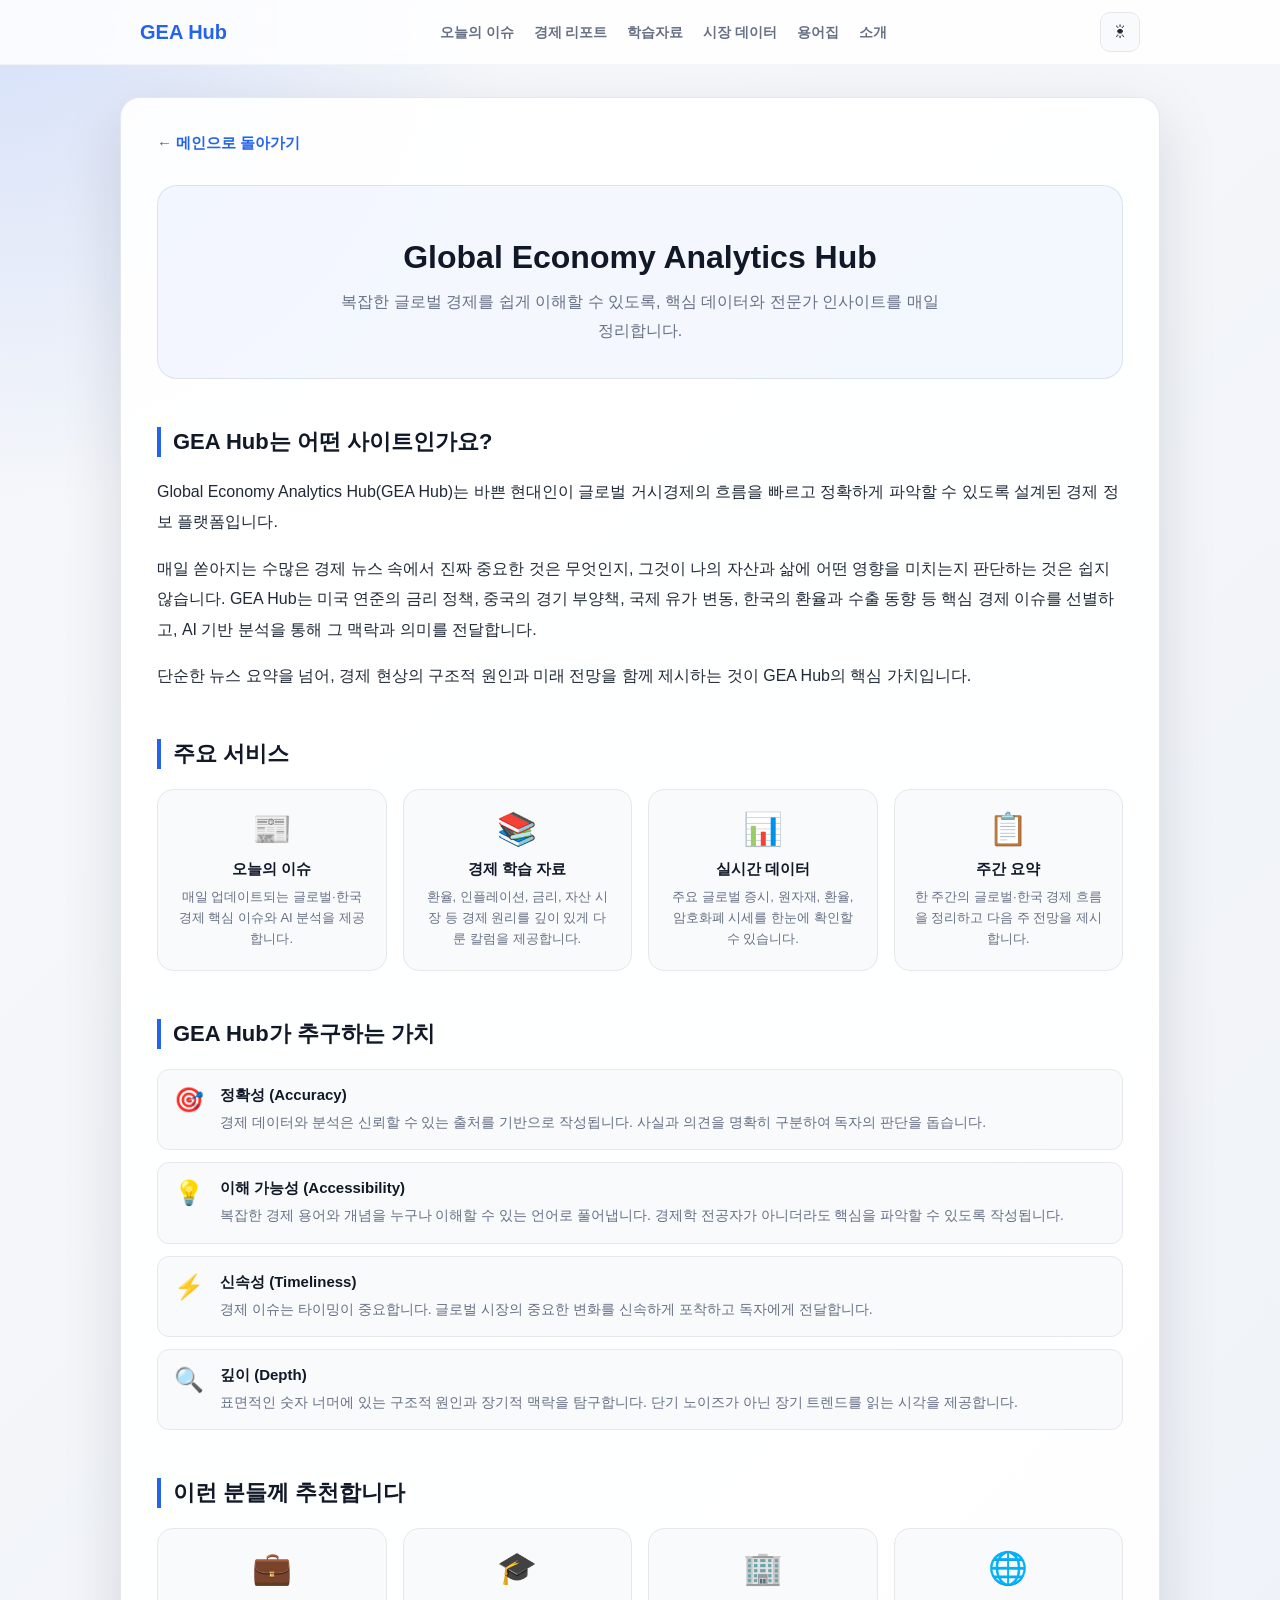
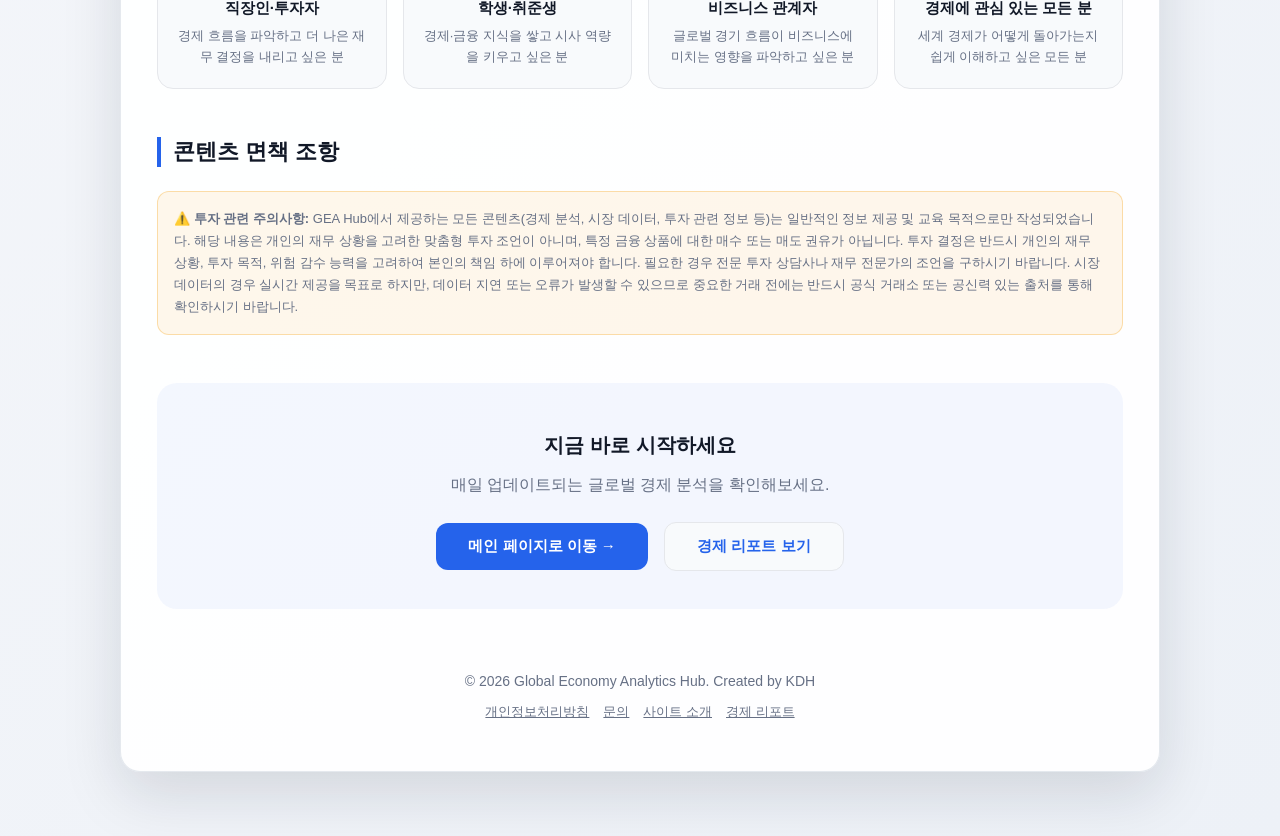
==== about.html @ 2758a3d4 "Expand economy hub content for AdSense review" ====
<!DOCTYPE html>
<html lang="ko">
<head>
  <meta charset="UTF-8">
  <meta name="viewport" content="width=device-width, initial-scale=1.0">
  <title>사이트 소개 - Global Economy Analytics Hub</title>
  <meta name="description" content="Global Economy Analytics Hub는 글로벌 거시경제 데이터와 전문가 인사이트를 분석하는 경제 정보 플랫폼입니다.">
  <meta name="google-adsense-account" content="ca-pub-2318911583209270">
  <script async src="https://pagead2.googlesyndication.com/pagead/js/adsbygoogle.js?client=ca-pub-2318911583209270"
     crossorigin="anonymous"></script>
  <link rel="stylesheet" href="style.css">
  <style>
    .about-section {
      margin-bottom: 48px;
    }
    .about-section h2 {
      font-size: 22px;
      color: var(--text-header);
      margin-bottom: 20px;
      padding-left: 12px;
      border-left: 4px solid var(--accent-color);
    }
    .about-section p {
      font-size: 16px;
      line-height: 1.9;
      color: var(--text-primary);
      margin-bottom: 16px;
    }
    .feature-grid {
      display: grid;
      grid-template-columns: repeat(auto-fit, minmax(200px, 1fr));
      gap: 16px;
      margin-top: 20px;
    }
    .feature-card {
      padding: 20px;
      background: var(--set-bg);
      border: 1px solid var(--set-border);
      border-radius: 16px;
      text-align: center;
    }
    .feature-card .icon {
      font-size: 32px;
      margin-bottom: 12px;
    }
    .feature-card h3 {
      font-size: 15px;
      color: var(--text-header);
      margin: 0 0 8px;
    }
    .feature-card p {
      font-size: 13px;
      color: var(--text-secondary);
      line-height: 1.6;
      margin: 0;
    }
    .about-banner {
      padding: 32px;
      background: var(--ai-bg);
      border-radius: 20px;
      border: 1px solid var(--container-border);
      margin-bottom: 48px;
      text-align: center;
    }
    .about-banner h1 {
      font-size: clamp(22px, 4vw, 32px);
      color: var(--text-header);
      margin-bottom: 12px;
    }
    .about-banner p {
      font-size: 16px;
      color: var(--text-secondary);
      line-height: 1.8;
      max-width: 600px;
      margin: 0 auto;
    }
    .values-list {
      display: grid;
      gap: 12px;
      margin-top: 20px;
    }
    .value-item {
      display: flex;
      gap: 16px;
      align-items: flex-start;
      padding: 16px;
      background: var(--set-bg);
      border-radius: 12px;
      border: 1px solid var(--set-border);
    }
    .value-icon {
      font-size: 24px;
      flex-shrink: 0;
    }
    .value-item h3 {
      font-size: 15px;
      color: var(--text-header);
      margin: 0 0 6px;
    }
    .value-item p {
      font-size: 14px;
      color: var(--text-secondary);
      margin: 0;
      line-height: 1.6;
    }
    .cta-box {
      text-align: center;
      padding: 32px;
      background: var(--ai-bg);
      border-radius: 20px;
      margin-top: 48px;
    }
    .cta-box h2 {
      font-size: 20px;
      color: var(--text-header);
      margin-bottom: 12px;
    }
    .cta-box p {
      color: var(--text-secondary);
      margin-bottom: 20px;
    }
    .cta-btn {
      display: inline-block;
      padding: 14px 32px;
      margin: 6px;
      background: var(--accent-color);
      color: white;
      text-decoration: none;
      border-radius: 12px;
      font-weight: bold;
      font-size: 15px;
      transition: opacity 0.2s;
    }
    .secondary-cta {
      color: var(--accent-color);
      background: var(--set-bg);
      border: 1px solid var(--set-border);
    }
    .cta-btn:hover { opacity: 0.85; }
    .back-link {
      display: inline-flex;
      align-items: center;
      gap: 8px;
      color: var(--accent-color);
      text-decoration: none;
      font-weight: bold;
      font-size: 15px;
      margin-bottom: 32px;
    }
    .back-link:hover { text-decoration: underline; }
    .disclaimer {
      padding: 16px;
      background: rgba(245, 158, 11, 0.08);
      border: 1px solid rgba(245, 158, 11, 0.3);
      border-radius: 12px;
      font-size: 13px;
      color: var(--text-secondary);
      line-height: 1.7;
      margin-top: 24px;
    }
  </style>
</head>

<body>
  <nav class="navbar">
    <div class="nav-container">
      <a href="index.html" class="nav-logo">GEA Hub</a>
      <ul class="nav-links">
        <li><a href="daily.html">오늘의 이슈</a></li>
        <li><a href="articles.html">경제 리포트</a></li>
        <li><a href="learning.html">학습자료</a></li>
        <li><a href="market.html">시장 데이터</a></li>
        <li><a href="glossary.html">용어집</a></li>
        <li><a href="about.html">소개</a></li>
      </ul>
      <button id="modeToggle" class="mode-toggle" aria-label="다크 모드 토글" title="화면 모드 변경">☀</button>
    </div>
  </nav>

  <main class="container">
    <a href="index.html" class="back-link">← 메인으로 돌아가기</a>

    <div class="about-banner">
      <h1>Global Economy Analytics Hub</h1>
      <p>복잡한 글로벌 경제를 쉽게 이해할 수 있도록, 핵심 데이터와 전문가 인사이트를 매일 정리합니다.</p>
    </div>

    <div class="about-section">
      <h2>GEA Hub는 어떤 사이트인가요?</h2>
      <p>
        Global Economy Analytics Hub(GEA Hub)는 바쁜 현대인이 글로벌 거시경제의 흐름을 빠르고 정확하게 파악할 수 있도록 설계된 경제 정보 플랫폼입니다.
      </p>
      <p>
        매일 쏟아지는 수많은 경제 뉴스 속에서 진짜 중요한 것은 무엇인지, 그것이 나의 자산과 삶에 어떤 영향을 미치는지 판단하는 것은 쉽지 않습니다. GEA Hub는 미국 연준의 금리 정책, 중국의 경기 부양책, 국제 유가 변동, 한국의 환율과 수출 동향 등 핵심 경제 이슈를 선별하고, AI 기반 분석을 통해 그 맥락과 의미를 전달합니다.
      </p>
      <p>
        단순한 뉴스 요약을 넘어, 경제 현상의 구조적 원인과 미래 전망을 함께 제시하는 것이 GEA Hub의 핵심 가치입니다.
      </p>
    </div>

    <div class="about-section">
      <h2>주요 서비스</h2>
      <div class="feature-grid">
        <div class="feature-card">
          <div class="icon">📰</div>
          <h3>오늘의 이슈</h3>
          <p>매일 업데이트되는 글로벌·한국 경제 핵심 이슈와 AI 분석을 제공합니다.</p>
        </div>
        <div class="feature-card">
          <div class="icon">📚</div>
          <h3>경제 학습 자료</h3>
          <p>환율, 인플레이션, 금리, 자산 시장 등 경제 원리를 깊이 있게 다룬 칼럼을 제공합니다.</p>
        </div>
        <div class="feature-card">
          <div class="icon">📊</div>
          <h3>실시간 데이터</h3>
          <p>주요 글로벌 증시, 원자재, 환율, 암호화폐 시세를 한눈에 확인할 수 있습니다.</p>
        </div>
        <div class="feature-card">
          <div class="icon">📋</div>
          <h3>주간 요약</h3>
          <p>한 주간의 글로벌·한국 경제 흐름을 정리하고 다음 주 전망을 제시합니다.</p>
        </div>
      </div>
    </div>

    <div class="about-section">
      <h2>GEA Hub가 추구하는 가치</h2>
      <div class="values-list">
        <div class="value-item">
          <div class="value-icon">🎯</div>
          <div>
            <h3>정확성 (Accuracy)</h3>
            <p>경제 데이터와 분석은 신뢰할 수 있는 출처를 기반으로 작성됩니다. 사실과 의견을 명확히 구분하여 독자의 판단을 돕습니다.</p>
          </div>
        </div>
        <div class="value-item">
          <div class="value-icon">💡</div>
          <div>
            <h3>이해 가능성 (Accessibility)</h3>
            <p>복잡한 경제 용어와 개념을 누구나 이해할 수 있는 언어로 풀어냅니다. 경제학 전공자가 아니더라도 핵심을 파악할 수 있도록 작성됩니다.</p>
          </div>
        </div>
        <div class="value-item">
          <div class="value-icon">⚡</div>
          <div>
            <h3>신속성 (Timeliness)</h3>
            <p>경제 이슈는 타이밍이 중요합니다. 글로벌 시장의 중요한 변화를 신속하게 포착하고 독자에게 전달합니다.</p>
          </div>
        </div>
        <div class="value-item">
          <div class="value-icon">🔍</div>
          <div>
            <h3>깊이 (Depth)</h3>
            <p>표면적인 숫자 너머에 있는 구조적 원인과 장기적 맥락을 탐구합니다. 단기 노이즈가 아닌 장기 트렌드를 읽는 시각을 제공합니다.</p>
          </div>
        </div>
      </div>
    </div>

    <div class="about-section">
      <h2>이런 분들께 추천합니다</h2>
      <div class="feature-grid">
        <div class="feature-card">
          <div class="icon">💼</div>
          <h3>직장인·투자자</h3>
          <p>경제 흐름을 파악하고 더 나은 재무 결정을 내리고 싶은 분</p>
        </div>
        <div class="feature-card">
          <div class="icon">🎓</div>
          <h3>학생·취준생</h3>
          <p>경제·금융 지식을 쌓고 시사 역량을 키우고 싶은 분</p>
        </div>
        <div class="feature-card">
          <div class="icon">🏢</div>
          <h3>비즈니스 관계자</h3>
          <p>글로벌 경기 흐름이 비즈니스에 미치는 영향을 파악하고 싶은 분</p>
        </div>
        <div class="feature-card">
          <div class="icon">🌐</div>
          <h3>경제에 관심 있는 모든 분</h3>
          <p>세계 경제가 어떻게 돌아가는지 쉽게 이해하고 싶은 모든 분</p>
        </div>
      </div>
    </div>

    <div class="about-section">
      <h2>콘텐츠 면책 조항</h2>
      <div class="disclaimer">
        <strong>⚠️ 투자 관련 주의사항:</strong> GEA Hub에서 제공하는 모든 콘텐츠(경제 분석, 시장 데이터, 투자 관련 정보 등)는 일반적인 정보 제공 및 교육 목적으로만 작성되었습니다. 해당 내용은 개인의 재무 상황을 고려한 맞춤형 투자 조언이 아니며, 특정 금융 상품에 대한 매수 또는 매도 권유가 아닙니다.
        투자 결정은 반드시 개인의 재무 상황, 투자 목적, 위험 감수 능력을 고려하여 본인의 책임 하에 이루어져야 합니다. 필요한 경우 전문 투자 상담사나 재무 전문가의 조언을 구하시기 바랍니다.
        시장 데이터의 경우 실시간 제공을 목표로 하지만, 데이터 지연 또는 오류가 발생할 수 있으므로 중요한 거래 전에는 반드시 공식 거래소 또는 공신력 있는 출처를 통해 확인하시기 바랍니다.
      </div>
    </div>

    <div class="cta-box">
      <h2>지금 바로 시작하세요</h2>
      <p>매일 업데이트되는 글로벌 경제 분석을 확인해보세요.</p>
      <a href="index.html" class="cta-btn">메인 페이지로 이동 →</a>
      <a href="articles.html" class="cta-btn secondary-cta">경제 리포트 보기</a>
    </div>

    <footer class="footer">
      <p>&copy; 2026 Global Economy Analytics Hub. Created by KDH</p>
      <p class="footer-links">
        <a href="privacy.html">개인정보처리방침</a>
        <a href="contact.html">문의</a>
        <a href="about.html">사이트 소개</a>
        <a href="articles.html">경제 리포트</a>
      </p>
    </footer>
  </main>

  <script>
    const modeToggle = document.getElementById("modeToggle");
    function initDarkMode() {
      const isDark = localStorage.getItem("darkMode") === "true" ||
                     (!localStorage.getItem("darkMode") && window.matchMedia("(prefers-color-scheme: dark)").matches);
      if (isDark) { document.body.classList.add("dark-mode"); modeToggle.textContent = "☾"; }
    }
    modeToggle.addEventListener("click", () => {
      const isDark = document.body.classList.toggle("dark-mode");
      localStorage.setItem("darkMode", isDark);
      modeToggle.textContent = isDark ? "☾" : "☀";
    });
    initDarkMode();
  </script>
</body>
</html>
---- style.css ----
:root {
  --nav-bg: rgba(255, 255, 255, 0.85);
  --nav-border: rgba(148, 163, 184, 0.1);
  --bg-gradient: radial-gradient(circle at top left, rgba(37, 99, 235, 0.16), transparent 32rem),
                 linear-gradient(135deg, #f7f8fb 0%, #edf1f7 100%);
  --text-primary: #1f2937;
  --text-secondary: #667085;
  --text-header: #111827;
  --container-bg: rgba(255, 255, 255, 0.92);
  --container-border: rgba(148, 163, 184, 0.24);
  --container-shadow: 0 22px 60px rgba(15, 23, 42, 0.13);
  --hero-bg: linear-gradient(135deg, rgba(37, 99, 235, 0.1), rgba(20, 184, 166, 0.08));
  --set-bg: #f8fafc;
  --set-border: #e5e7eb;
  --set-title: #344054;
  --accent-color: #2563eb;
  --ai-bg: rgba(37, 99, 235, 0.05);
  --up-color: #ef4444;
  --down-color: #3b82f6;
}

.dark-mode {
  --nav-bg: rgba(15, 23, 42, 0.85);
  --nav-border: rgba(51, 65, 85, 0.3);
  --bg-gradient: radial-gradient(circle at top left, rgba(37, 99, 235, 0.1), transparent 32rem),
                 linear-gradient(135deg, #0f172a 0%, #1e293b 100%);
  --text-primary: #f1f5f9;
  --text-secondary: #94a3b8;
  --text-header: #f8fafc;
  --container-bg: rgba(30, 41, 59, 0.92);
  --container-border: rgba(51, 65, 85, 0.4);
  --container-shadow: 0 22px 60px rgba(0, 0, 0, 0.3);
  --hero-bg: linear-gradient(135deg, rgba(96, 165, 250, 0.14), rgba(45, 212, 191, 0.08));
  --set-bg: #1e293b;
  --set-border: #334155;
  --set-title: #cbd5e1;
  --accent-color: #60a5fa;
  --ai-bg: rgba(96, 165, 250, 0.1);
}

* {
  box-sizing: border-box;
}

body {
  min-height: 100vh;
  margin: 0;
  font-family: Arial, "Apple SD Gothic Neo", "Noto Sans KR", sans-serif;
  background: var(--bg-gradient);
  color: var(--text-primary);
  display: flex;
  flex-direction: column;
  align-items: center;
  padding: 0 0 64px;
  transition: background 0.3s ease, color 0.3s ease;
  scroll-behavior: smooth;
}

a {
  color: inherit;
}

.navbar {
  position: sticky;
  top: 0;
  width: 100%;
  z-index: 1000;
  background: var(--nav-bg);
  backdrop-filter: blur(10px);
  border-bottom: 1px solid var(--nav-border);
  margin-bottom: 32px;
}

.nav-container {
  max-width: 1040px;
  margin: 0 auto;
  display: flex;
  align-items: center;
  justify-content: space-between;
  padding: 12px 20px;
}

.nav-logo {
  font-size: 20px;
  font-weight: 900;
  color: var(--accent-color);
  text-decoration: none;
}

.nav-links {
  display: flex;
  list-style: none;
  gap: 20px;
  margin: 0;
  padding: 0;
}

.nav-links a {
  text-decoration: none;
  color: var(--text-secondary);
  font-size: 14px;
  font-weight: 600;
  transition: color 0.2s ease;
}

.nav-links a:hover {
  color: var(--accent-color);
}

.container {
  width: min(94%, 1040px);
  background: var(--container-bg);
  border: 1px solid var(--container-border);
  border-radius: 20px;
  box-shadow: var(--container-shadow);
  padding: 36px;
  transition: all 0.3s ease;
}

.hub-header {
  margin-bottom: 48px;
}

.hub-header h1 {
  font-size: clamp(28px, 5vw, 42px);
  line-height: 1.18;
  margin: 0 0 14px;
  color: var(--text-header);
  letter-spacing: 0;
}

.hub-header p {
  color: var(--text-secondary);
  font-size: 18px;
  line-height: 1.7;
  margin: 0;
}

.hero-panel {
  position: relative;
  padding: clamp(32px, 6vw, 56px);
  overflow: hidden;
  background: var(--hero-bg);
  border: 1px solid var(--container-border);
  border-radius: 18px;
}

.hero-panel::after {
  content: "";
  position: absolute;
  inset: 0;
  background:
    linear-gradient(90deg, rgba(37, 99, 235, 0.08) 1px, transparent 1px),
    linear-gradient(0deg, rgba(20, 184, 166, 0.08) 1px, transparent 1px);
  background-size: 64px 64px;
  mask-image: linear-gradient(90deg, transparent 0%, black 52%, black 100%);
  opacity: 0.55;
  pointer-events: none;
}

.hero-panel > * {
  position: relative;
  z-index: 1;
}

.eyebrow,
.section-kicker {
  margin: 0 0 8px;
  color: var(--accent-color);
  font-size: 12px;
  font-weight: 800;
  letter-spacing: 0;
  text-transform: uppercase;
}

.hero-actions {
  display: flex;
  flex-wrap: wrap;
  gap: 12px;
  margin-top: 28px;
}

.primary-link,
.secondary-link,
.text-link {
  display: inline-flex;
  align-items: center;
  justify-content: center;
  min-height: 44px;
  padding: 0 18px;
  border-radius: 10px;
  font-size: 14px;
  font-weight: 800;
  text-decoration: none;
}

.primary-link {
  background: var(--accent-color);
  color: #fff;
}

.secondary-link {
  color: var(--accent-color);
  background: var(--set-bg);
  border: 1px solid var(--set-border);
}

.text-link {
  min-height: auto;
  padding: 0;
  color: var(--accent-color);
}

.hero-stats {
  display: grid;
  grid-template-columns: repeat(3, minmax(0, 1fr));
  gap: 12px;
  max-width: 560px;
  margin-top: 34px;
}

.hero-stats div {
  padding: 14px;
  background: rgba(255, 255, 255, 0.62);
  border: 1px solid var(--container-border);
  border-radius: 12px;
}

.dark-mode .hero-stats div {
  background: rgba(15, 23, 42, 0.35);
}

.hero-stats strong {
  display: block;
  color: var(--text-header);
  font-size: 15px;
}

.hero-stats span {
  display: block;
  margin-top: 4px;
  color: var(--text-secondary);
  font-size: 13px;
}

.info-section {
  margin-top: 56px;
  padding-top: 44px;
  border-top: 1px dashed var(--container-border);
}

.info-section h2 {
  font-size: 24px;
  color: var(--text-header);
  margin: 0;
}

.section-header {
  display: flex;
  justify-content: space-between;
  align-items: center;
  margin-bottom: 28px;
  flex-wrap: wrap;
  gap: 16px;
}

.section-header.compact {
  align-items: flex-end;
}

.archive-selector select {
  padding: 8px 16px;
  border-radius: 10px;
  border: 1px solid var(--set-border);
  background: var(--set-bg);
  color: var(--text-primary);
  font-size: 14px;
  font-weight: 600;
  cursor: pointer;
  outline: none;
  transition: border-color 0.2s;
}

.archive-selector select:hover {
  border-color: var(--accent-color);
}

.issue-group h3 {
  font-size: 18px;
  margin-bottom: 16px;
  padding-left: 10px;
  border-left: 4px solid var(--accent-color);
}

.issue-group-spaced {
  margin-top: 32px;
}

/* Card Grid */
.card-grid {
  display: grid;
  grid-template-columns: repeat(auto-fit, minmax(240px, 1fr));
  gap: 20px;
}

.data-card {
  padding: 20px;
  background: var(--set-bg);
  border: 1px solid var(--set-border);
  border-radius: 12px;
}

.data-card h4 {
  font-size: 16px;
  margin: 0 0 10px;
  color: var(--text-header);
}

.data-card p {
  font-size: 14px;
  line-height: 1.5;
  margin-bottom: 12px;
}

/* Table Modernization */
.table-wrapper {
  width: 100%;
  overflow-x: auto;
  border-radius: 12px;
  border: 1px solid var(--set-border);
  background: var(--set-bg);
  margin-top: 16px;
}

.data-table {
  width: 100%;
  border-collapse: collapse;
  text-align: left;
  min-width: 600px;
}

.data-table th {
  padding: 16px;
  background: var(--nav-bg);
  color: var(--text-secondary);
  font-size: 13px;
  font-weight: 700;
  text-transform: uppercase;
  letter-spacing: 0.05em;
  border-bottom: 1px solid var(--set-border);
}

.data-table td {
  padding: 18px 16px;
  border-bottom: 1px solid var(--set-border);
  font-size: 15px;
  color: var(--text-primary);
  vertical-align: middle;
}

.data-table tr:last-child td {
  border-bottom: none;
}

.data-table tr:hover {
  background: rgba(37, 99, 235, 0.03);
}

.dark-mode .data-table tr:hover {
  background: rgba(96, 165, 250, 0.03);
}

.apy-badge {
  display: inline-block;
  padding: 6px 12px;
  background: rgba(37, 99, 235, 0.1);
  color: var(--accent-color);
  border-radius: 8px;
  font-weight: 800;
  font-size: 14px;
  white-space: nowrap;
}

.asset-name {
  font-weight: 700;
  color: var(--text-header);
}

.ai-analysis {
  padding: 12px;
  background: var(--ai-bg);
  border-radius: 10px;
  font-size: 13px;
  line-height: 1.5;
  color: var(--text-secondary);
}

.ai-analysis strong {
  color: var(--accent-color);
}

.note-block {
  margin-top: 16px;
}

/* Expert Grid */
.expert-grid {
  display: grid;
  grid-template-columns: repeat(auto-fit, minmax(300px, 1fr));
  gap: 20px;
}

.expert-card {
  display: block;
  padding: 24px;
  background: var(--set-bg);
  color: var(--text-primary);
  text-decoration: none;
  border-radius: 12px;
  border: 1px solid var(--set-border);
  cursor: pointer;
  transition: transform 0.2s, box-shadow 0.2s, border-color 0.2s;
}

.expert-card:hover {
  transform: translateY(-5px);
  box-shadow: 0 12px 24px rgba(0, 0, 0, 0.1);
  border-color: var(--accent-color);
}

.expert-header {
  display: flex;
  justify-content: space-between;
  align-items: flex-start;
  gap: 12px;
  margin-bottom: 16px;
}

.expert-header h3 {
  font-size: 18px;
  margin: 0;
  color: var(--accent-color);
}

.tag {
  font-size: 11px;
  padding: 4px 8px;
  background: var(--accent-color);
  color: white;
  border-radius: 999px;
  font-weight: bold;
}

.expert-card p {
  font-size: 15px;
  line-height: 1.6;
  margin: 0;
  color: var(--text-secondary);
}

.data-group h3 {
  font-size: 18px;
  margin-bottom: 20px;
  padding-left: 10px;
  border-left: 4px solid var(--accent-color);
}

.data-group + .data-group {
  margin-top: 32px;
}

.market-grid {
  display: grid;
  grid-template-columns: repeat(auto-fit, minmax(200px, 1fr));
  gap: 16px;
}

.market-box {
  padding: 20px;
  background: var(--set-bg);
  border: 1px solid var(--set-border);
  border-radius: 12px;
}

.market-box h4 {
  font-size: 15px;
  margin: 0 0 12px;
  color: var(--text-secondary);
}

.market-data {
  display: grid;
  gap: 10px;
}

.data-row {
  display: flex;
  justify-content: space-between;
  font-size: 14px;
}

.data-row span {
  color: var(--text-primary);
}

.data-row.up strong { color: var(--up-color); }
.data-row.down strong { color: var(--down-color); }

/* Indicator Item Style */
.indicator-item {
  padding: 16px;
  background: var(--set-bg);
  border: 1px solid var(--set-border);
  border-radius: 12px;
  display: flex;
  flex-direction: column;
  gap: 6px;
}

.indicator-item span {
  font-size: 13px;
  color: var(--text-secondary);
}

.indicator-item strong {
  font-size: 16px;
}

.indicator-item strong.up { color: var(--up-color); }
.indicator-item strong.down { color: var(--down-color); }

.summary-box {
  display: grid;
  gap: 14px;
  padding: 20px;
  background: var(--set-bg);
  border: 1px solid var(--set-border);
  border-radius: 12px;
}

.summary-row {
  padding-bottom: 14px;
  border-bottom: 1px solid var(--set-border);
  color: var(--text-primary);
  line-height: 1.7;
}

.summary-row:last-child {
  padding-bottom: 0;
  border-bottom: none;
}

.summary-row strong {
  color: var(--text-header);
}

.summary-row.accent {
  color: var(--text-secondary);
}

.left-header {
  text-align: left;
}

/* Expert Grid */
.mode-toggle {
  width: 40px;
  height: 40px;
  background: var(--set-bg);
  border: 1px solid var(--set-border);
  cursor: pointer;
  padding: 0;
  border-radius: 10px;
  font-size: 18px;
  color: var(--text-primary);
}

.contact-section {
  margin-top: 56px;
  padding-top: 44px;
  border-top: 1px dashed var(--container-border);
}

.contact-form {
  display: grid;
  gap: 16px;
}

.form-group label {
  display: block;
  margin-bottom: 8px;
  color: var(--text-header);
  font-size: 14px;
  font-weight: 800;
}

.form-group input, .form-group textarea {
  width: 100%;
  padding: 14px;
  border-radius: 10px;
  border: 1px solid var(--set-border);
  background: var(--set-bg);
  color: var(--text-primary);
  font: inherit;
}

.form-group textarea {
  resize: vertical;
}

.submit-btn {
  padding: 16px;
  background: var(--accent-color);
  color: white;
  border: none;
  border-radius: 12px;
  font-weight: bold;
  cursor: pointer;
  font: inherit;
}

.comments-section {
  margin-top: 40px;
  padding-top: 32px;
  border-top: 1px dashed var(--container-border);
}

.footer {
  margin-top: 64px;
  text-align: center;
  font-size: 14px;
  color: var(--text-secondary);
}

.footer-links {
  display: flex;
  justify-content: center;
  flex-wrap: wrap;
  gap: 14px;
  margin-top: 8px;
}

.footer-links a {
  color: var(--text-secondary);
  text-decoration: underline;
  font-size: 13px;
}

.page-intro {
  padding: 28px;
  background: var(--hero-bg);
  border: 1px solid var(--container-border);
  border-radius: 14px;
  margin-bottom: 34px;
}

.page-intro h1 {
  margin: 0 0 12px;
  color: var(--text-header);
  font-size: clamp(28px, 5vw, 40px);
  line-height: 1.2;
}

.page-intro p {
  margin: 0;
  color: var(--text-secondary);
  font-size: 17px;
  line-height: 1.7;
}

.content-grid {
  display: grid;
  grid-template-columns: repeat(auto-fit, minmax(240px, 1fr));
  gap: 18px;
}

.content-card {
  display: block;
  padding: 22px;
  color: var(--text-primary);
  text-decoration: none;
  background: var(--set-bg);
  border: 1px solid var(--set-border);
  border-radius: 12px;
  transition: transform 0.2s, border-color 0.2s, box-shadow 0.2s;
}

.content-card:hover {
  transform: translateY(-3px);
  border-color: var(--accent-color);
  box-shadow: 0 12px 24px rgba(15, 23, 42, 0.08);
}

.content-card h3 {
  margin: 0 0 10px;
  color: var(--text-header);
  font-size: 18px;
  line-height: 1.4;
}

.content-card p {
  margin: 0;
  color: var(--text-secondary);
  font-size: 14px;
  line-height: 1.7;
}

.meta-line {
  display: block;
  margin-bottom: 10px;
  color: var(--accent-color);
  font-size: 12px;
  font-weight: 800;
}

.article-layout {
  max-width: 760px;
  margin: 0 auto;
}

.article-layout h1 {
  margin: 0 0 12px;
  color: var(--text-header);
  font-size: clamp(28px, 5vw, 40px);
  line-height: 1.24;
}

.article-layout .article-meta {
  margin-bottom: 30px;
  color: var(--text-secondary);
  font-size: 14px;
}

.article-layout h2 {
  margin: 38px 0 14px;
  padding-left: 12px;
  border-left: 4px solid var(--accent-color);
  color: var(--text-header);
  font-size: 22px;
}

.article-layout p,
.article-layout li {
  color: var(--text-primary);
  font-size: 16px;
  line-height: 1.9;
}

.article-layout ul {
  padding-left: 22px;
}

.disclosure-box {
  padding: 16px;
  margin-top: 34px;
  background: rgba(245, 158, 11, 0.08);
  border: 1px solid rgba(245, 158, 11, 0.3);
  border-radius: 12px;
  color: var(--text-secondary);
  font-size: 13px;
  line-height: 1.7;
}

.source-box {
  padding: 16px;
  margin-top: 24px;
  background: var(--ai-bg);
  border-radius: 12px;
  color: var(--text-secondary);
  font-size: 13px;
  line-height: 1.7;
}

.source-box strong {
  color: var(--accent-color);
}

.simple-list {
  display: grid;
  gap: 14px;
  margin-top: 20px;
}

.simple-list a {
  padding: 16px;
  background: var(--set-bg);
  border: 1px solid var(--set-border);
  border-radius: 12px;
  color: var(--text-primary);
  text-decoration: none;
  font-weight: 700;
}

@media (max-width: 768px) {
  body {
    padding-bottom: 40px;
  }

  .navbar {
    margin-bottom: 18px;
  }

  .nav-container {
    padding: 10px 14px;
  }

  .nav-links {
    display: none;
  }

  .container {
    width: min(94%, 720px);
    padding: 18px 14px;
    border-radius: 16px;
  }

  .hero-panel {
    padding: 28px 20px;
  }

  .hub-header p {
    font-size: 16px;
  }

  .hero-stats {
    grid-template-columns: 1fr;
  }

  .info-section,
  .contact-section {
    margin-top: 42px;
    padding-top: 34px;
  }

  .section-header {
    align-items: flex-start;
  }

  .expert-header {
    display: grid;
  }

  .market-grid,
  .expert-grid,
  .card-grid {
    grid-template-columns: 1fr;
  }

  .data-row {
    gap: 14px;
  }

  .page-intro {
    padding: 24px 18px;
  }
}
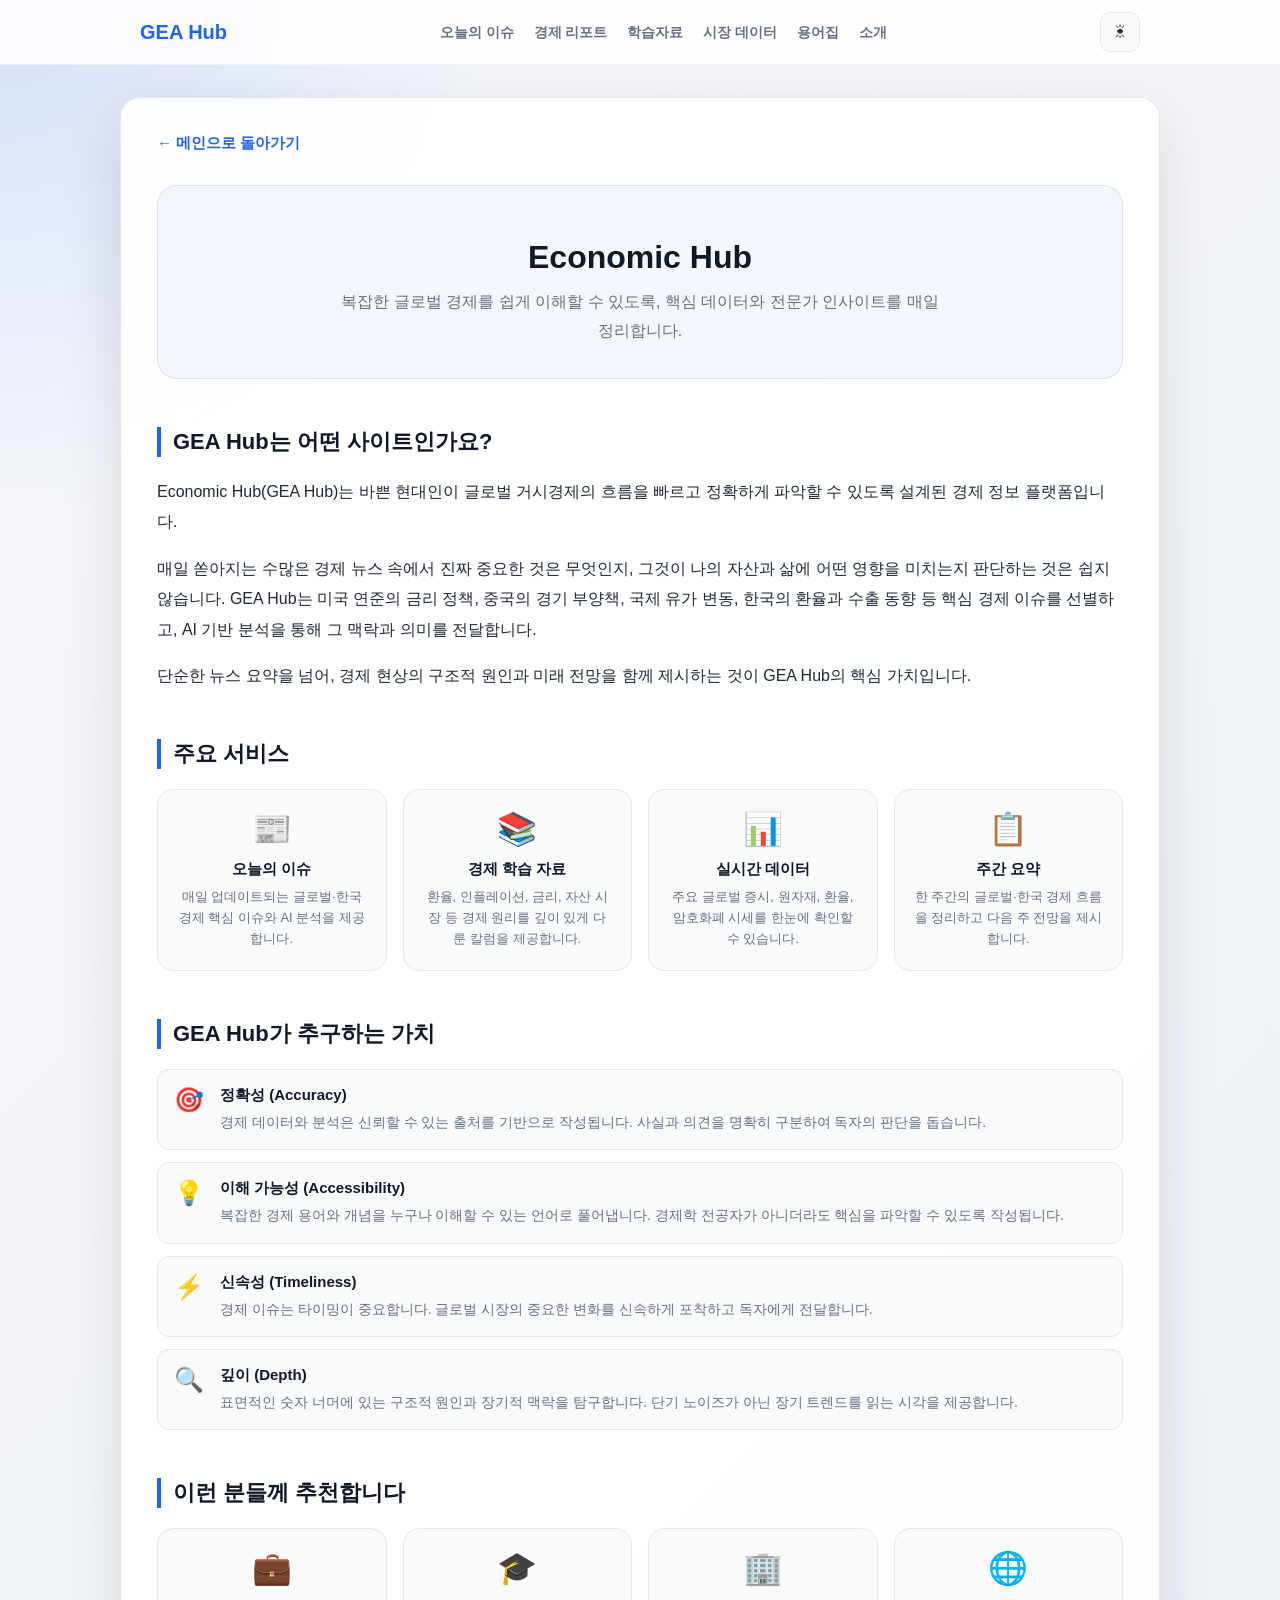
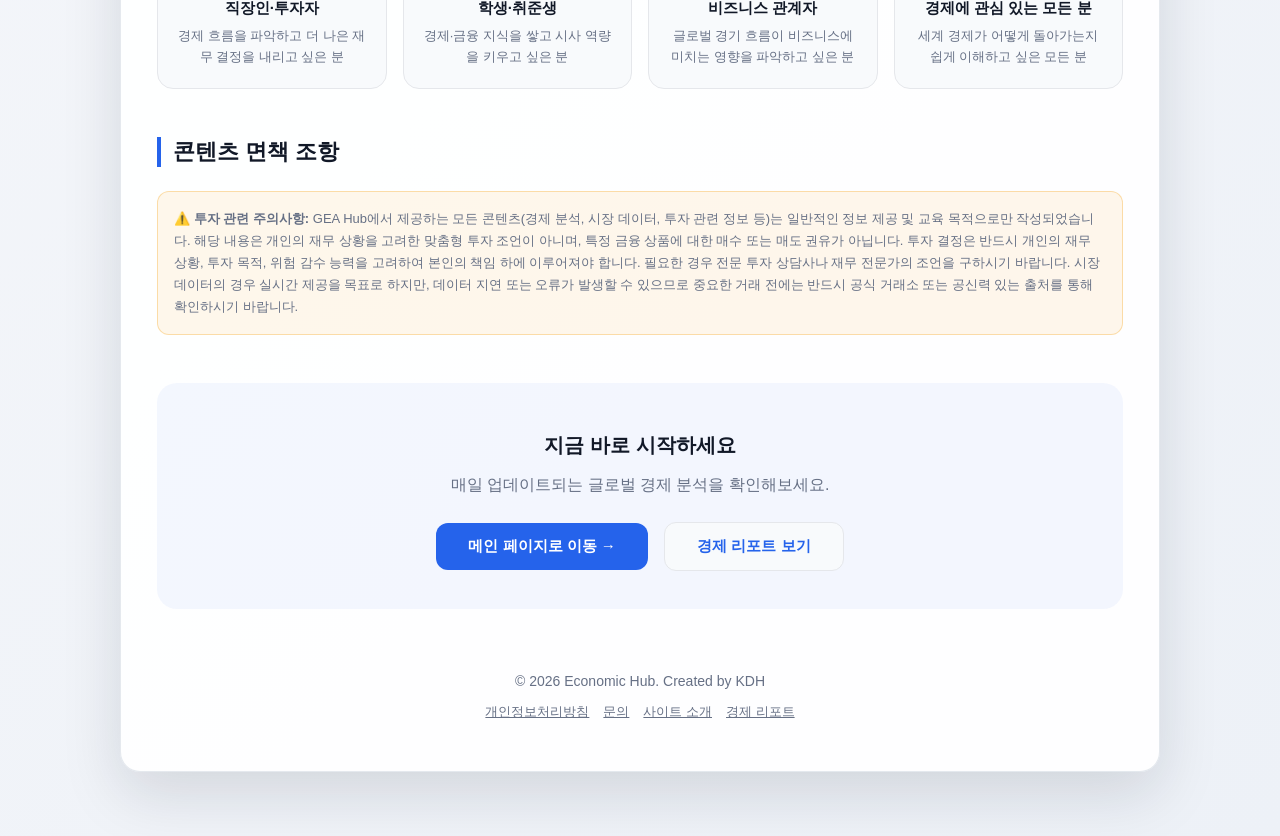
==== commit fdeb651c: "chore: 사이트 명칭 Economic Hub로 변경 및 학습 자료 문구 정리" ====
--- a/about.html
+++ b/about.html
@@ -3,8 +3,8 @@
 <head>
   <meta charset="UTF-8">
   <meta name="viewport" content="width=device-width, initial-scale=1.0">
-  <title>사이트 소개 - Global Economy Analytics Hub</title>
-  <meta name="description" content="Global Economy Analytics Hub는 글로벌 거시경제 데이터와 전문가 인사이트를 분석하는 경제 정보 플랫폼입니다.">
+  <title>사이트 소개 - Economic Hub</title>
+  <meta name="description" content="Economic Hub는 글로벌 거시경제 데이터와 전문가 인사이트를 분석하는 경제 정보 플랫폼입니다.">
   <meta name="google-adsense-account" content="ca-pub-2318911583209270">
   <script async src="https://pagead2.googlesyndication.com/pagead/js/adsbygoogle.js?client=ca-pub-2318911583209270"
      crossorigin="anonymous"></script>
@@ -181,14 +181,14 @@
     <a href="index.html" class="back-link">← 메인으로 돌아가기</a>
 
     <div class="about-banner">
-      <h1>Global Economy Analytics Hub</h1>
+      <h1>Economic Hub</h1>
       <p>복잡한 글로벌 경제를 쉽게 이해할 수 있도록, 핵심 데이터와 전문가 인사이트를 매일 정리합니다.</p>
     </div>
 
     <div class="about-section">
       <h2>GEA Hub는 어떤 사이트인가요?</h2>
       <p>
-        Global Economy Analytics Hub(GEA Hub)는 바쁜 현대인이 글로벌 거시경제의 흐름을 빠르고 정확하게 파악할 수 있도록 설계된 경제 정보 플랫폼입니다.
+        Economic Hub(GEA Hub)는 바쁜 현대인이 글로벌 거시경제의 흐름을 빠르고 정확하게 파악할 수 있도록 설계된 경제 정보 플랫폼입니다.
       </p>
       <p>
         매일 쏟아지는 수많은 경제 뉴스 속에서 진짜 중요한 것은 무엇인지, 그것이 나의 자산과 삶에 어떤 영향을 미치는지 판단하는 것은 쉽지 않습니다. GEA Hub는 미국 연준의 금리 정책, 중국의 경기 부양책, 국제 유가 변동, 한국의 환율과 수출 동향 등 핵심 경제 이슈를 선별하고, AI 기반 분석을 통해 그 맥락과 의미를 전달합니다.
@@ -301,7 +301,7 @@
     </div>
 
     <footer class="footer">
-      <p>&copy; 2026 Global Economy Analytics Hub. Created by KDH</p>
+      <p>&copy; 2026 Economic Hub. Created by KDH</p>
       <p class="footer-links">
         <a href="privacy.html">개인정보처리방침</a>
         <a href="contact.html">문의</a>
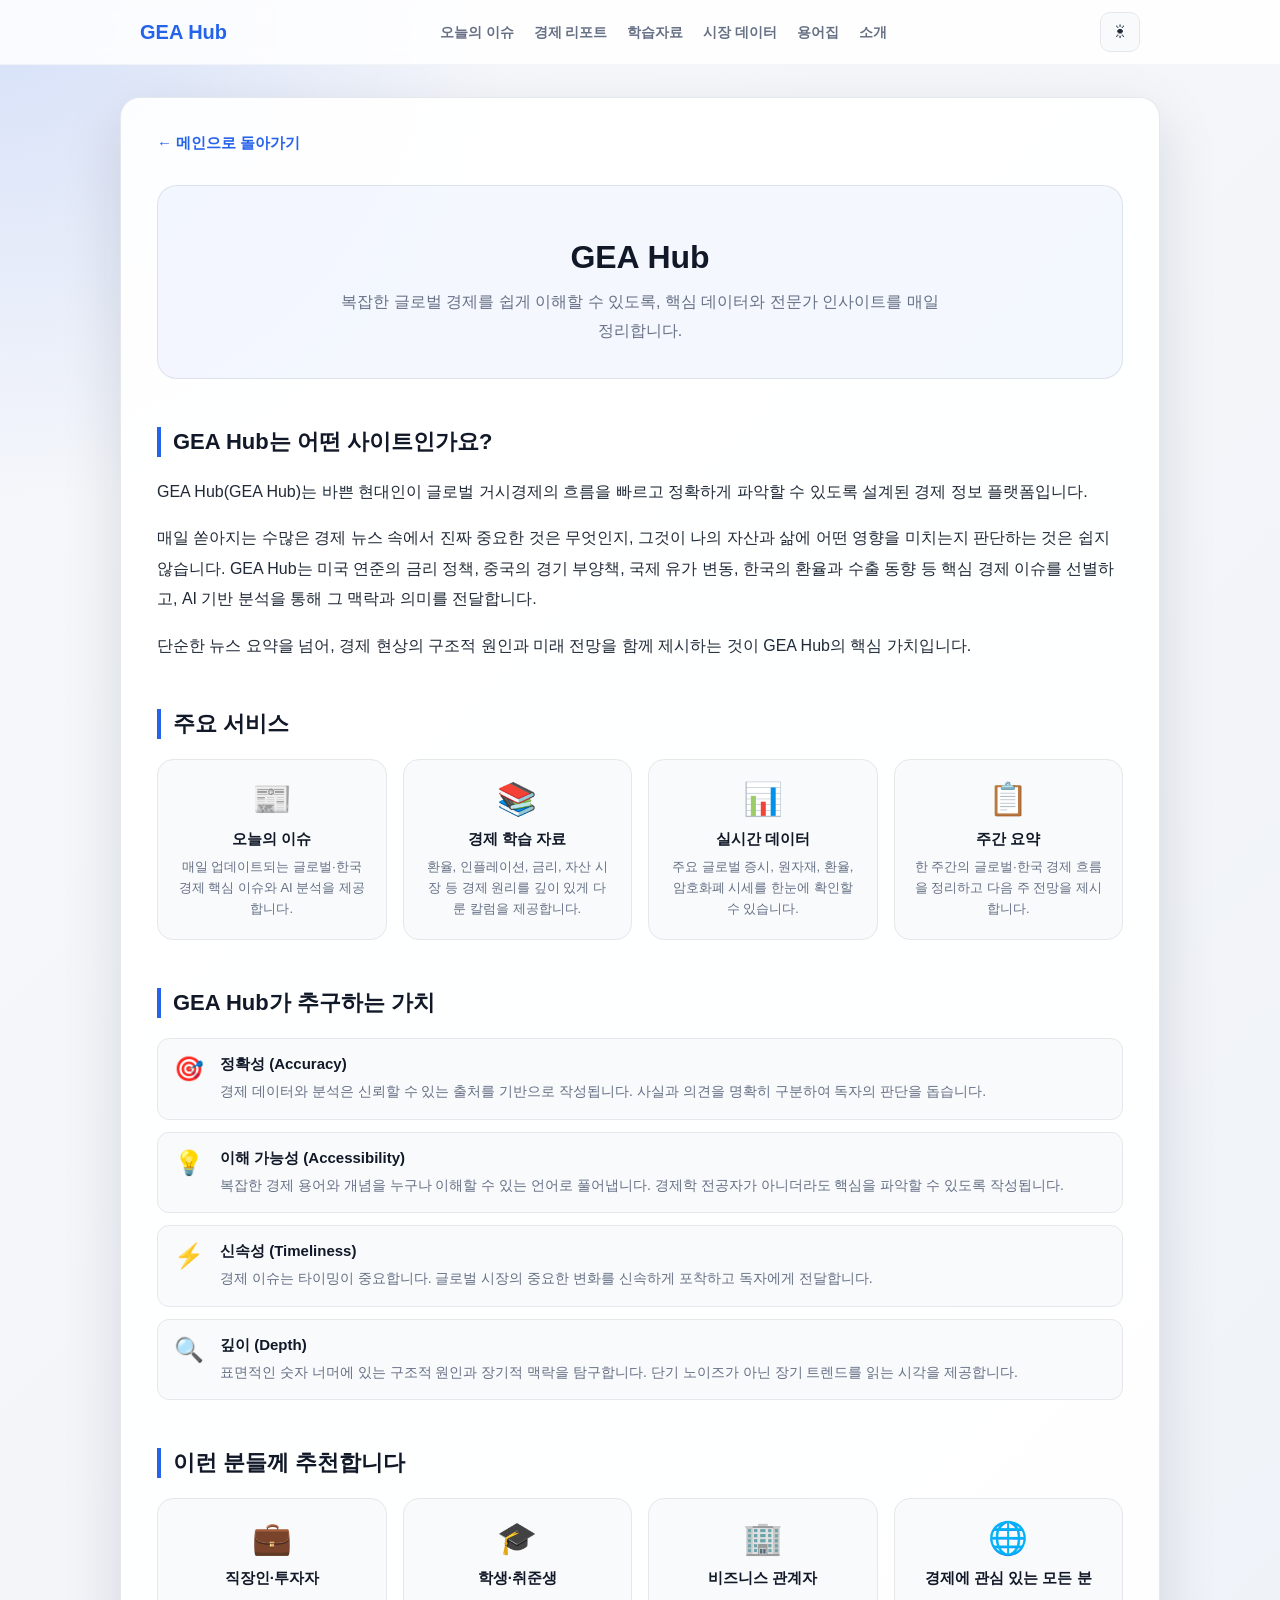
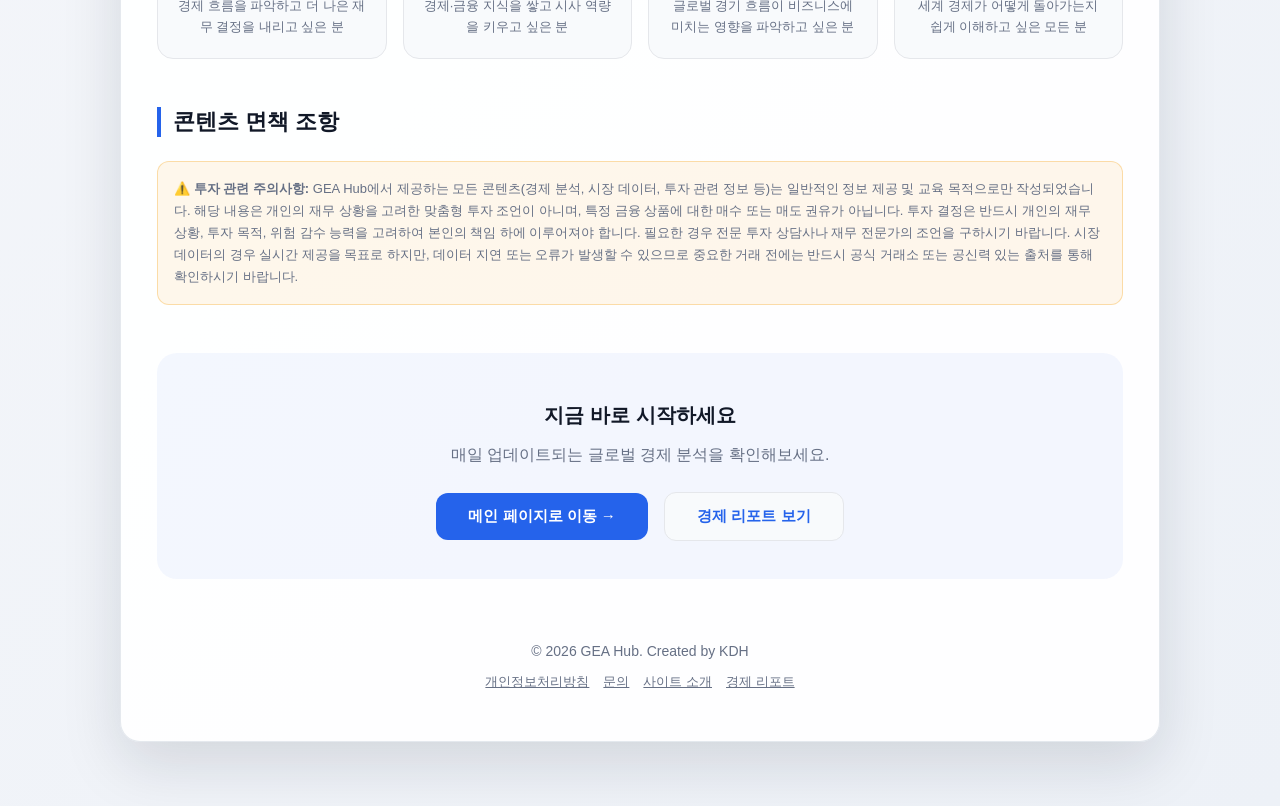
==== commit 7cf0c3a0: "chore: GEA Hub로 사이트명 환원 및 구글 번역 기능 추가" ====
--- a/about.html
+++ b/about.html
@@ -3,8 +3,8 @@
 <head>
   <meta charset="UTF-8">
   <meta name="viewport" content="width=device-width, initial-scale=1.0">
-  <title>사이트 소개 - Economic Hub</title>
-  <meta name="description" content="Economic Hub는 글로벌 거시경제 데이터와 전문가 인사이트를 분석하는 경제 정보 플랫폼입니다.">
+  <title>사이트 소개 - GEA Hub</title>
+  <meta name="description" content="GEA Hub는 글로벌 거시경제 데이터와 전문가 인사이트를 분석하는 경제 정보 플랫폼입니다.">
   <meta name="google-adsense-account" content="ca-pub-2318911583209270">
   <script async src="https://pagead2.googlesyndication.com/pagead/js/adsbygoogle.js?client=ca-pub-2318911583209270"
      crossorigin="anonymous"></script>
@@ -181,14 +181,14 @@
     <a href="index.html" class="back-link">← 메인으로 돌아가기</a>
 
     <div class="about-banner">
-      <h1>Economic Hub</h1>
+      <h1>GEA Hub</h1>
       <p>복잡한 글로벌 경제를 쉽게 이해할 수 있도록, 핵심 데이터와 전문가 인사이트를 매일 정리합니다.</p>
     </div>
 
     <div class="about-section">
       <h2>GEA Hub는 어떤 사이트인가요?</h2>
       <p>
-        Economic Hub(GEA Hub)는 바쁜 현대인이 글로벌 거시경제의 흐름을 빠르고 정확하게 파악할 수 있도록 설계된 경제 정보 플랫폼입니다.
+        GEA Hub(GEA Hub)는 바쁜 현대인이 글로벌 거시경제의 흐름을 빠르고 정확하게 파악할 수 있도록 설계된 경제 정보 플랫폼입니다.
       </p>
       <p>
         매일 쏟아지는 수많은 경제 뉴스 속에서 진짜 중요한 것은 무엇인지, 그것이 나의 자산과 삶에 어떤 영향을 미치는지 판단하는 것은 쉽지 않습니다. GEA Hub는 미국 연준의 금리 정책, 중국의 경기 부양책, 국제 유가 변동, 한국의 환율과 수출 동향 등 핵심 경제 이슈를 선별하고, AI 기반 분석을 통해 그 맥락과 의미를 전달합니다.
@@ -301,7 +301,7 @@
     </div>
 
     <footer class="footer">
-      <p>&copy; 2026 Economic Hub. Created by KDH</p>
+      <p>&copy; 2026 GEA Hub. Created by KDH</p>
       <p class="footer-links">
         <a href="privacy.html">개인정보처리방침</a>
         <a href="contact.html">문의</a>
